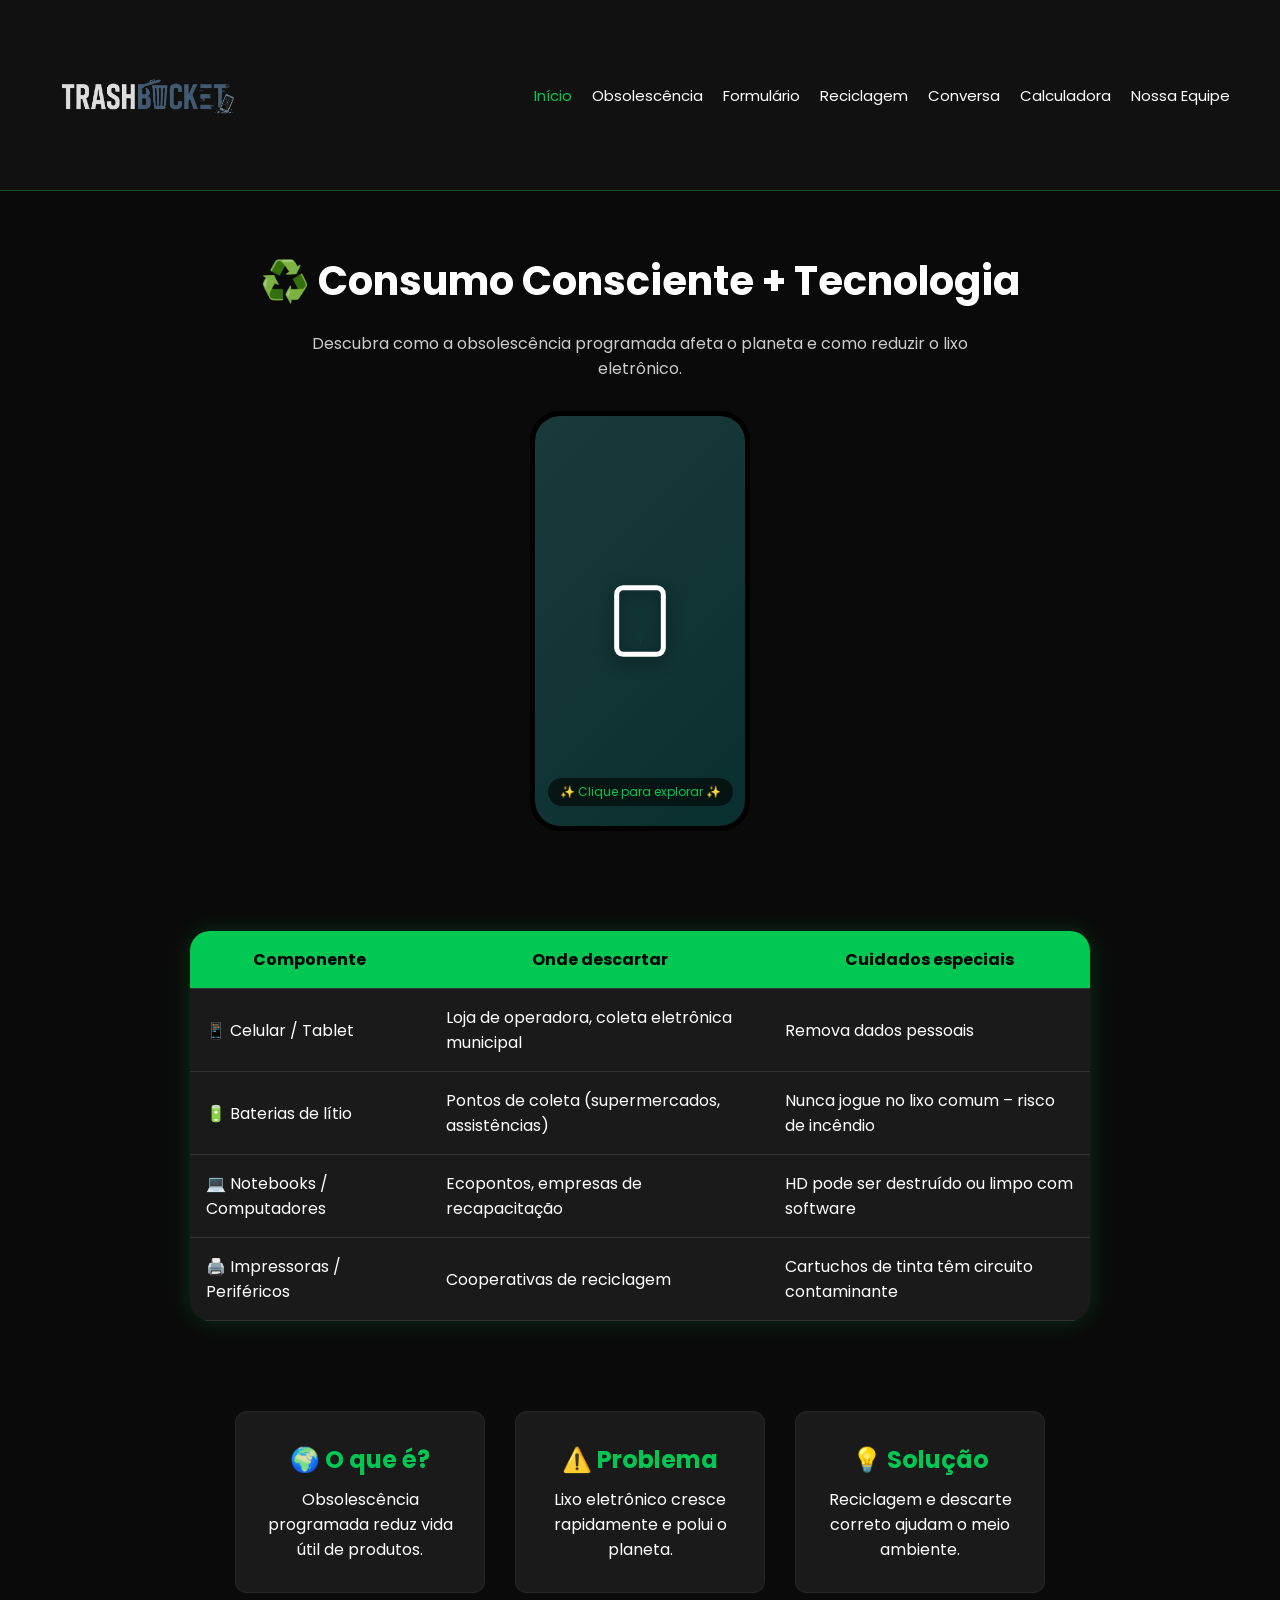
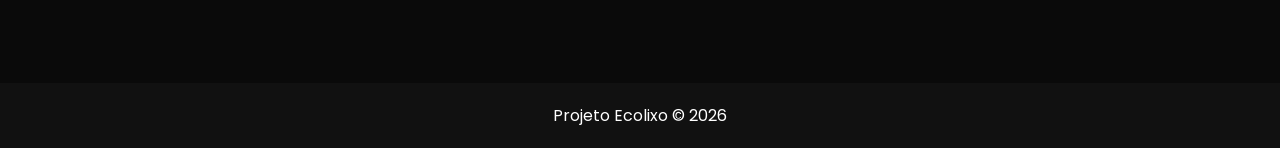
==== index.html @ 73528539 "feat: Imagens funcionando Fiz o código procurar as imagens nas pastas corretas." ====
<!DOCTYPE html>
<html lang="pt-br">
<head>
<meta charset="UTF-8">
<meta name="viewport" content="width=device-width, initial-scale=1.0">

<link href="https://fonts.googleapis.com/css2?family=Poppins:wght@300;400;600&display=swap" rel="stylesheet">

<title>TRASHBUCKET</title>
<link rel="icon" href="./icon.png">
<link rel="stylesheet" href="css/style.css">

</head>

<body>

<header>
  <div class="logo">
    <img src="images/logo-trashbucket.png" alt="Logo">
  </div>
  <nav>
    <a href="index.html" class="ativo">Início</a>
    <a href="pages/obsolescencia.html">Obsolescência</a>
     <a href="pages/formulario.html">Formulário</a>
    <a href="pages/reciclagem.html">Reciclagem</a>
    <a href="pages/ldpage.html">Conversa</a>
    <a href="pages/calculo.html">Calculadora</a>
    <a href="pages/membros.html">Nossa Equipe</a>
  </nav>
</header>

<section class="hero">
  <h1>♻️ Consumo Consciente + Tecnologia</h1>
  <p>Descubra como a obsolescência programada afeta o planeta e como reduzir o lixo eletrônico.</p>

  <div class="area-celular">

    
    <div class="celular-click" id="abrirCelularBtn">
      <div class="celular">
        <div class="celular-inner">
          <svg viewBox="0 0 24 24" fill="none" stroke="currentColor" stroke-width="1.5">
            <rect width="14" height="20" x="5" y="2" rx="2" ry="2"/>
            <line x1="12" x2="12.01" y1="18" y2="18"/>
          </svg>
          <p>✨ Clique para explorar ✨</p>
        </div>
      </div>
    </div>

  </div>
</section>
<div class="tabela-descarte">
    <table>
        <thead>
            <tr>
                <th>Componente</th>
                <th>Onde descartar</th>
                <th>Cuidados especiais</th>
            </tr>
        </thead>

        <tbody>
            <tr>
                <td>📱 Celular / Tablet</td>
                <td>Loja de operadora, coleta eletrônica municipal</td>
                <td>Remova dados pessoais</td>
            </tr>

            <tr>
                <td>🔋 Baterias de lítio</td>
                <td>Pontos de coleta (supermercados, assistências)</td>
                <td>Nunca jogue no lixo comum – risco de incêndio</td>
            </tr>

            <tr>
                <td>💻 Notebooks / Computadores</td>
                <td>Ecopontos, empresas de recapacitação</td>
                <td>HD pode ser destruído ou limpo com software</td>
            </tr>

            <tr>
                <td>🖨️ Impressoras / Periféricos</td>
                <td>Cooperativas de reciclagem</td>
                <td>Cartuchos de tinta têm circuito contaminante</td>
            </tr>
        </tbody>
    </table>
</div>


<div class="cards">
  <div class="card" data-card="oque">
    <h2>🌍 O que é?</h2>
    <p>Obsolescência programada reduz vida útil de produtos.</p>
  </div>

  <div class="card" data-card="problema">
    <h2>⚠️ Problema</h2>
    <p>Lixo eletrônico cresce rapidamente e polui o planeta.</p>
  </div>

  <div class="card" data-card="solucao">
    <h2>💡 Solução</h2>
    <p>Reciclagem e descarte correto ajudam o meio ambiente.</p>
  </div>
</div>

<footer>
  Projeto Ecolixo © 2026
</footer>

<script>
// ============================================
// SCRIPT DO MODAL CELULAR INTERATIVO (NOVO)
// ============================================
// nem sei pq escolhi esse curso

const componentesCelular = [
  { 
    id: "bateria",
    nome: "🔋 Bateria",
    icone: "battery",
    imagem: "images/descarte-bateria.jpeg",
    info: "Bateria de íon-lítio de 4000mAh. Vida útil média de 2-3 anos. ⚠️ NUNCA descarte no lixo comum! Leve a pontos de coleta especializados.",
    top: "70%",
    left: "50%"
  },

  { 
    id: "processador",
    nome: "⚙️ Processador",
    icone: "cpu",
    imagem: "images/descarte-processador.jpeg",
    info: "CPU Octa-core 2.8GHz. Centro de processamento do dispositivo. Contém ouro, prata e cobre que podem ser recuperados na reciclagem.",
    top: "40%",
    left: "50%"
  },

  { 
    id: "camera",
    nome: "📸 Câmera",
    icone: "camera",
    imagem: "images/descarte-camera.jpeg",
    info: "Câmera principal 48MP com estabilização óptica. Componentes ópticos e sensores podem ser reaproveitados em novos dispositivos.",
    top: "15%",
    left: "50%"
  },

  { 
    id: "altofalante",
    nome: "🔊 Alto-falante",
    icone: "speaker",
    imagem: "images/descarte-alto-falante.jpeg",
    info: "Alto-falante estéreo com certificação Hi-Res Audio. Contém ímãs de terras raras que são recicláveis.",
    top: "85%",
    left: "50%"
  }
];

// Função para criar ícones SVG
function criarIconeSVG(tipo) {
  const svgNS = "http://www.w3.org/2000/svg";
  const svg = document.createElementNS(svgNS, "svg");
  svg.setAttribute("viewBox", "0 0 24 24");
  svg.setAttribute("fill", "none");
  svg.setAttribute("stroke", "currentColor");
  svg.setAttribute("stroke-width", "1.8");
  
  let pathData = "";
  if (tipo === "battery") {
    pathData = '<rect x="6" y="6" width="14" height="12" rx="2" ry="2"/><line x1="18" y1="10" x2="18" y2="14"/><line x1="4" y1="10" x2="6" y2="10"/><line x1="4" y1="14" x2="6" y2="14"/>';
  } else if (tipo === "cpu") {
    pathData = '<rect x="4" y="4" width="16" height="16" rx="2"/><rect x="9" y="9" width="6" height="6"/><line x1="9" y1="1" x2="9" y2="4"/><line x1="15" y1="1" x2="15" y2="4"/><line x1="9" y1="20" x2="9" y2="23"/><line x1="15" y1="20" x2="15" y2="23"/><line x1="20" y1="9" x2="23" y2="9"/><line x1="20" y1="15" x2="23" y2="15"/><line x1="1" y1="9" x2="4" y2="9"/><line x1="1" y1="15" x2="4" y2="15"/>';
  } else if (tipo === "camera") {
    pathData = '<path d="M23 19a2 2 0 0 1-2 2H3a2 2 0 0 1-2-2V8a2 2 0 0 1 2-2h4l2-3h6l2 3h4a2 2 0 0 1 2 2z"/><circle cx="12" cy="13" r="4"/>';
  } else if (tipo === "speaker") {
    pathData = '<path d="M2 12v-2a4 4 0 0 1 4-4h3l5-4v16l-5-4H6a4 4 0 0 1-4-4Z"/><line x1="18" y1="8" x2="18" y2="16"/><line x1="22" y1="10" x2="22" y2="14"/>';
  }
  svg.innerHTML = pathData;
  return svg;
}

let modalAberto = false;
let componenteSelecionadoId = null;

// Criar o modal
function criarModal() {
  const modalExistente = document.getElementById('modalCelular');
  if (modalExistente) modalExistente.remove();
  
  const modal = document.createElement('div');
  modal.id = 'modalCelular';
  modal.className = 'modal-celular';
  modal.innerHTML = `
    <div class="modal-celular-conteudo">
      <div class="modal-celular-header">
        <h3>🔍 Componentes Internos do Smartphone</h3>
        <button class="fechar-modal" id="fecharModalBtn">✕</button>
      </div>
      <div class="modal-celular-body">
        <div id="silhuetaModal" class="celular-modal-silhueta"></div>
        <div id="painelInfoModal" class="painel-info-modal">
          <div class="info-placeholder">
            📱 Clique nos componentes do celular para ver informações detalhadas
          </div>
        </div>
      </div>
    </div>
  `;
  
  document.body.appendChild(modal);
  
  // Adicionar os botões 
  const silhueta = document.getElementById('silhuetaModal');
  componentesCelular.forEach(comp => {
    const btn = document.createElement('div');
    btn.className = 'componente-btn';
    btn.style.top = comp.top;
    btn.style.left = comp.left;
    btn.setAttribute('data-id', comp.id);
    const icone = criarIconeSVG(comp.icone);
    btn.appendChild(icone);
    btn.addEventListener('click', () => {
      // Remove active de todos
      document.querySelectorAll('.componente-btn').forEach(b => b.classList.remove('ativo'));
      btn.classList.add('ativo');
      componenteSelecionadoId = comp.id;
      atualizarPainelInfo(comp);
    });
    silhueta.appendChild(btn);
  });
  
  // Fechar modal
  document.getElementById('fecharModalBtn').addEventListener('click', fecharModal);
  modal.addEventListener('click', (e) => {
    if (e.target === modal) fecharModal();
  });
  
  return modal;
}

function atualizarPainelInfo(componente) {
  const painel = document.getElementById('painelInfoModal');

  if (painel) {
    painel.innerHTML = `
      <div class="info-detalhe">
        <h4>${componente.nome}</h4>

        <p>${componente.info}</p>

        <div class="dica-reciclagem">
          ♻️ Dica de reciclagem: Componentes eletrônicos contêm materiais valiosos. Descarte em pontos de coleta autorizados!
        </div>

        <img 
          src="${componente.imagem}" 
          alt="${componente.nome}"
          style="
            width: 100%;
            max-width: 200px;
            margin-top: 20px;
            border-radius: 15px;
            border: 2px solid #00c853;
          "
        >

      </div>
    `;
  }
}

function abrirModal() {
  modalAberto = true;
  const modal = document.getElementById('modalCelular') || criarModal();
  modal.style.display = 'flex';
  modal.style.animation = 'fadeIn 0.2s ease';
  
  // Resetar seleção
  componenteSelecionadoId = null;
  document.querySelectorAll('.componente-btn').forEach(btn => btn.classList.remove('ativo'));
  const painel = document.getElementById('painelInfoModal');
  if (painel) {
    painel.innerHTML = `
      <div class="info-placeholder">
        📱 Clique nos componentes do celular para ver informações detalhadas
      </div>
    `;
  }
}

function fecharModal() {
  modalAberto = false;
  const modal = document.getElementById('modalCelular');
  if (modal) modal.style.display = 'none';
}

// Abrir modal ao clicar no celular
document.getElementById('abrirCelularBtn').addEventListener('click', abrirModal);

// Fechar com ESC
document.addEventListener('keydown', (e) => {
  if (e.key === 'Escape' && modalAberto) {
    fecharModal();
  }
});



// ============================================
// MODAL DOS CARDS (CLIQUE NOS CARDS)
// ============================================

const cardsInfo = {
  oque: {
    titulo: "🌍 O que é Obsolescência Programada?",
    descricao: "Obsolescência programada é uma estratégia de fabricantes onde os produtos são projetados para ter uma vida útil limitada, forçando o consumidor a comprar novos modelos com mais frequência.",
    detalhes: "Isso acontece de várias formas: componentes que quebram facilmente, baterias não substituíveis, atualizações de software que tornam dispositivos antigos lentos, ou simplesmente descontinuando o suporte para produtos ainda funcionais."
  },
  problema: {
    titulo: "⚠️ O Problema do Lixo Eletrônico",
    descricao: "O lixo eletrônico (e-waste) é um dos resíduos que mais crescem no mundo, com mais de 50 milhões de toneladas geradas por ano.",
    detalhes: "Menos de 20% desse lixo é reciclado corretamente. O restante vai para aterros sanitários, contaminando o solo e a água com metais pesados como chumbo, mercúrio e cádmio, prejudicando o meio ambiente e a saúde humana."
  },
  solucao: {
    titulo: "💡 Soluções para o Futuro",
    descricao: "Existem diversas formas de combater a obsolescência programada e reduzir o lixo eletrônico.",
    detalhes: "Apoiar o Direito ao Reparo, escolher produtos duráveis e de marcas comprometidas com atualizações de longo prazo, consertar em vez de trocar, comprar usados ou recondicionados, e descartar eletrônicos corretamente em pontos de coleta."
  }
};

let modalCardAberto = false;

function criarModalCard(tipo) {
  const info = cardsInfo[tipo];
  if (!info) return;
  
  const modalExistente = document.getElementById('modalCard');
  if (modalExistente) modalExistente.remove();
  
  const modal = document.createElement('div');
  modal.id = 'modalCard';
  modal.className = 'modal-card';
  modal.innerHTML = `
    <div class="modal-card-conteudo">
      <div class="modal-card-header">
        <h3>${info.titulo}</h3>
        <button class="fechar-modal-card" id="fecharModalCardBtn">✕</button>
      </div>
      <div class="modal-card-body">
        <p>${info.descricao}</p>
        <div class="dica">
          <strong>📌 Saiba mais:</strong><br>
          ${info.detalhes}
        </div>
      </div>
    </div>
  `;
  
  document.body.appendChild(modal);
  modal.style.display = 'flex';
  modalCardAberto = true;
  
  document.getElementById('fecharModalCardBtn').addEventListener('click', fecharModalCard);
  modal.addEventListener('click', (e) => {
    if (e.target === modal) fecharModalCard();
  });
}

function fecharModalCard() {
  modalCardAberto = false;
  const modal = document.getElementById('modalCard');
  if (modal) modal.remove();
}

// Adicionar evento de clique nos cards
document.querySelectorAll('.card').forEach(card => {
  card.addEventListener('click', () => {
    const tipo = card.getAttribute('data-card');
    criarModalCard(tipo);
  });
});

// Fechar modal card com ESC
document.addEventListener('keydown', (e) => {
  if (e.key === 'Escape' && modalCardAberto) {
    fecharModalCard();
  }
});
</script>

</body>
</html>
---- css/style.css ----
/* RESET */
* {
  margin: 0;
  padding: 0;
  box-sizing: border-box;
  font-family: 'Poppins', sans-serif;
}

/* CORES */
:root {
  --verde: #00c853;
  --verde-hover: #00e676;
  --bg: #0a0a0a;
  --card: #1a1a1a;
  --header: #111;
}

/* BODY */
body {
  background: var(--bg);
  color: #fff;
}

/* HEADER */
header {
  display: flex;
  justify-content: space-between;
  align-items: center;
  padding: 20px 50px;
  background: var(--header);
  position: relative;
  top: 0;
  z-index: 1000;
  border-bottom: 1px solid rgba(0, 200, 83, 0.3);
  font-size: 15px; ;
}

header h1 {
  color: var(--verde);
}

/* LOGO */
.logo {
  height: 150px;
  display: flex;
  align-items: center;
}

.logo img {
  height: 100%;
  max-width: 200px;
  object-fit: contain;
}

/* NAV */
nav {
  display: flex;
  gap: 20px;
}

nav a {
  color: white;
  text-decoration: none;
  position: relative;
  transition: 0.3s;
}

nav a::after {
  content: "";
  position: absolute;
  width: 0%;
  height: 2px;
  bottom: -5px;
  left: 0;
  background: var(--verde);
  transition: 0.3s;
}

nav a:hover,
nav a.ativo {
  color: var(--verde);
}

/* HERO */
.hero {
  text-align: center;
  padding: 60px 20px;
}

.hero h1 {
  font-size: 40px;
  margin-bottom: 20px;
}

.hero p {
  max-width: 700px;
  margin: auto;
  color: #ccc;
}

/* BOTÃO */
.btn {
  background: var(--verde);
  padding: 12px 25px;
  color: black;
  border-radius: 8px;
  border: none;
  cursor: pointer;
  transition: 0.3s;
}

.btn:hover {
  background: var(--verde-hover);
}

/* CARDS */
.cards {
  display: flex;
  justify-content: center;
  gap: 30px;
  padding: 50px;
  flex-wrap: wrap;
}

.card {
  background: var(--card);
  padding: 30px;
  border-radius: 12px;
  width: 250px;
  text-align: center;
  transition: 0.3s;
  cursor: pointer;
  border: 1px solid rgba(255, 255, 255, 0.05);
}

.card:hover {
  transform: translateY(-10px) scale(1.02);
  box-shadow: 0 10px 30px rgba(0, 200, 83, 0.4);
}

.card h2 {
  color: var(--verde);
  margin-bottom: 10px;
}

/* FORM CONTATO */
.form-contato {
  max-width: 650px;
  margin: 40px auto;
  background: var(--card);
  padding: 40px;
  border-radius: 20px;
  box-shadow: 0 0 25px rgba(0, 200, 83, 0.2);
}

.form-contato input,
.form-contato textarea {
  width: 100%;
  padding: 14px;
  margin: 10px 0 20px;
  border: none;
  border-radius: 10px;
  background: #0f0f0f;
  color: white;
}

.form-contato textarea {
  resize: vertical;
}

.form-contato button {
  width: 100%;
  padding: 14px;
  background: var(--verde);
  border: none;
  border-radius: 10px;
  font-weight: bold;
  cursor: pointer;
}

.form-contato button:hover {
  background: var(--verde-hover);
}

/* EQUIPE */
.equipe {
  max-width: 1100px;
  margin: 60px auto;
  padding: 0 20px;
  text-align: center;
}

.equipe h2 {
  font-size: 32px;
}

.subtitulo-equipe {
  color: #aaa;
  margin: 15px 0 40px;
}

.cards-equipe {
  display: flex;
  justify-content: center;
  gap: 30px;
  flex-wrap: wrap;
}

.membro {
  background: var(--card);
  width: 260px;
  padding: 30px 20px;
  border-radius: 20px;
  transition: 0.3s;
}

.membro:hover {
  transform: translateY(-10px);
  box-shadow: 0 0 20px rgba(0, 200, 83, 0.3);
}

.avatar {
  font-size: 50px;
  margin-bottom: 15px;
}

.cargo {
  color: var(--verde);
  margin-bottom: 10px;
}

.descricao {
  color: #ccc;
  font-size: 14px;
}

/* SOCIAL */
.social-icons {
  display: flex;
  justify-content: center;
  gap: 12px;
  margin-top: 10px;
}

.social-icons a {
  font-size: 20px;
  background: #0f0f0f;
  padding: 10px;
  border-radius: 8px;
  transition: 0.3s;
}

.social-icons a:hover {
  background: var(--verde);
  transform: scale(1.2);
}

/* AREA CELULAR */
.area-celular {
  display: flex;
  flex-direction: column;
  align-items: center;
  gap: 20px;
  margin-top: 30px;
}

/* CELULAR (clickável) */
.celular-click {
  cursor: pointer;
  transition: transform 0.3s ease;
}

.celular-click:hover {
  transform: scale(1.05);
}

.celular {
  position: relative;
  width: 220px;
  height: 420px;
  background: #111;
  border-radius: 30px;
  border: 5px solid #000;
  overflow: hidden;
}

.celular-inner {
  width: 100%;
  height: 100%;
  background: linear-gradient(135deg, #1a3a3a, #0a2f2f);
  border-radius: 25px;
  display: flex;
  flex-direction: column;
  align-items: center;
  justify-content: center;
  position: relative;
}

.celular-inner svg {
  width: 80px;
  height: 80px;
  filter: drop-shadow(0 4px 8px rgba(0, 0, 0, 0.5));
}

.celular-inner p {
  position: absolute;
  bottom: 20px;
  background: rgba(0, 0, 0, 0.6);
  padding: 5px 12px;
  border-radius: 20px;
  font-size: 12px;
  color: var(--verde);
}

/* INFO EMBAIXO */
#info-box {
  background: #111;
  border: 1px solid var(--verde);
  border-radius: 12px;
  padding: 15px;
  width: 260px;
  text-align: center;
  font-size: 14px;
  box-shadow: 0 0 15px rgba(0, 200, 83, 0.3);
}

/* TABELA DESCARTE */
.tabela-descarte {
  max-width: 900px;
  margin: 40px auto;
  background: #1a1a1a;
  border-radius: 20px;
  overflow: hidden;
  box-shadow: 0 0 25px rgba(0, 200, 83, 0.2);
}

table {
  width: 100%;
  border-collapse: collapse;
}

th,
td {
  padding: 16px;
  border-bottom: 1px solid #333;
}

th {
  background: #00c853;
  color: black;
}

tr:hover {
  background: #222;
}

/* ============================================ */
/* MODAL DO CELULAR INTERATIVO */
/* ============================================ */
.modal-celular {
  position: fixed;
  inset: 0;
  background: rgba(0, 0, 0, 0.85);
  backdrop-filter: blur(8px);
  display: none;
  align-items: center;
  justify-content: center;
  z-index: 1000;
  padding: 20px;
}

.modal-celular-conteudo {
  background: #1a1f1a;
  border-radius: 28px;
  max-width: 950px;
  width: 100%;
  border: 1px solid var(--verde);
  box-shadow: 0 30px 50px rgba(0, 0, 0, 0.5);
}

.modal-celular-header {
  padding: 20px 24px;
  border-bottom: 1px solid rgba(0, 200, 83, 0.3);
  display: flex;
  justify-content: space-between;
  align-items: center;
}

.modal-celular-header h3 {
  font-size: 1.5rem;
  color: var(--verde);
}

.fechar-modal {
  background: #2a2f2a;
  border: none;
  border-radius: 50%;
  width: 36px;
  height: 36px;
  cursor: pointer;
  color: white;
  font-size: 20px;
  transition: 0.2s;
}

.fechar-modal:hover {
  background: #ff4444;
  transform: rotate(90deg);
}

.modal-celular-body {
  display: flex;
  flex-wrap: wrap;
  gap: 24px;
  padding: 24px;
}

.celular-modal-silhueta {
  position: relative;
  width: 260px;
  height: 480px;
  background: linear-gradient(145deg, #2c2e2c, #1e221e);
  border-radius: 40px;
  box-shadow: inset 0 0 0 2px #3b4a3b;
  margin: 0 auto;
  flex-shrink: 0;
}

.componente-btn {
  position: absolute;
  cursor: pointer;
  transform: translate(-50%, -50%);
  background: #1e2a1e;
  border-radius: 50%;
  padding: 10px;
  border: 1px solid var(--verde);
  transition: 0.2s;
  box-shadow: 0 2px 8px black;
}

.componente-btn:hover {
  transform: translate(-50%, -50%) scale(1.15);
  background: #2a3a2a;
}

.componente-btn.ativo {
  background: var(--verde);
  border-color: white;
  box-shadow: 0 0 12px var(--verde);
}

.componente-btn svg {
  width: 22px;
  height: 22px;
  stroke: white;
}

.painel-info-modal {
  flex: 1;
  background: #0f140f;
  border-radius: 20px;
  padding: 20px;
  border: 1px solid #2c5a2c;
  min-height: 300px;
}

.info-placeholder {
  display: flex;
  align-items: center;
  justify-content: center;
  height: 100%;
  text-align: center;
  color: #8bc34a;
}

.info-detalhe h4 {
  font-size: 1.8rem;
  color: var(--verde);
  margin-bottom: 16px;
}

.info-detalhe p {
  line-height: 1.6;
  color: #ddd;
}

.dica-reciclagem {
  margin-top: 20px;
  padding-top: 16px;
  border-top: 1px solid #2c5a2c;
  color: #a5d6a7;
  font-size: 0.9rem;
}

/* ============================================ */
/* MODAL DOS CARDS */
/* ============================================ */
.modal-card {
  position: fixed;
  inset: 0;
  background: rgba(0, 0, 0, 0.9);
  backdrop-filter: blur(8px);
  display: none;
  align-items: center;
  justify-content: center;
  z-index: 1001;
  padding: 20px;
}

.modal-card-conteudo {
  background: linear-gradient(135deg, #1a1f1a, #0f140f);
  border-radius: 28px;
  max-width: 500px;
  width: 100%;
  border: 2px solid var(--verde);
  box-shadow: 0 30px 50px rgba(0, 0, 0, 0.5), 0 0 20px rgba(0, 200, 83, 0.3);
  animation: fadeIn 0.3s ease;
}

.modal-card-header {
  padding: 24px;
  border-bottom: 1px solid rgba(0, 200, 83, 0.3);
  display: flex;
  justify-content: space-between;
  align-items: center;
}

.modal-card-header h3 {
  font-size: 1.8rem;
  color: var(--verde);
}

.fechar-modal-card {
  background: #2a2f2a;
  border: none;
  border-radius: 50%;
  width: 40px;
  height: 40px;
  cursor: pointer;
  color: white;
  font-size: 24px;
  transition: 0.2s;
}

.fechar-modal-card:hover {
  background: #ff4444;
  transform: rotate(90deg);
}

.modal-card-body {
  padding: 30px;
}

.modal-card-body p {
  font-size: 1.1rem;
  line-height: 1.6;
  color: #ddd;
  margin-bottom: 20px;
}

.modal-card-body .dica {
  background: rgba(0, 200, 83, 0.15);
  padding: 15px;
  border-radius: 12px;
  border-left: 4px solid var(--verde);
  margin-top: 20px;
}

.modal-card-body .dica strong {
  color: var(--verde);
}

/* ANIMAÇÃO */
@keyframes fadeIn {
  from {
    opacity: 0;
    transform: scale(0.95);
  }
  to {
    opacity: 1;
    transform: scale(1);
  }
}

/* FOOTER */
footer {
  text-align: center;
  padding: 20px;
  background: var(--header);
  margin-top: 40px;
}
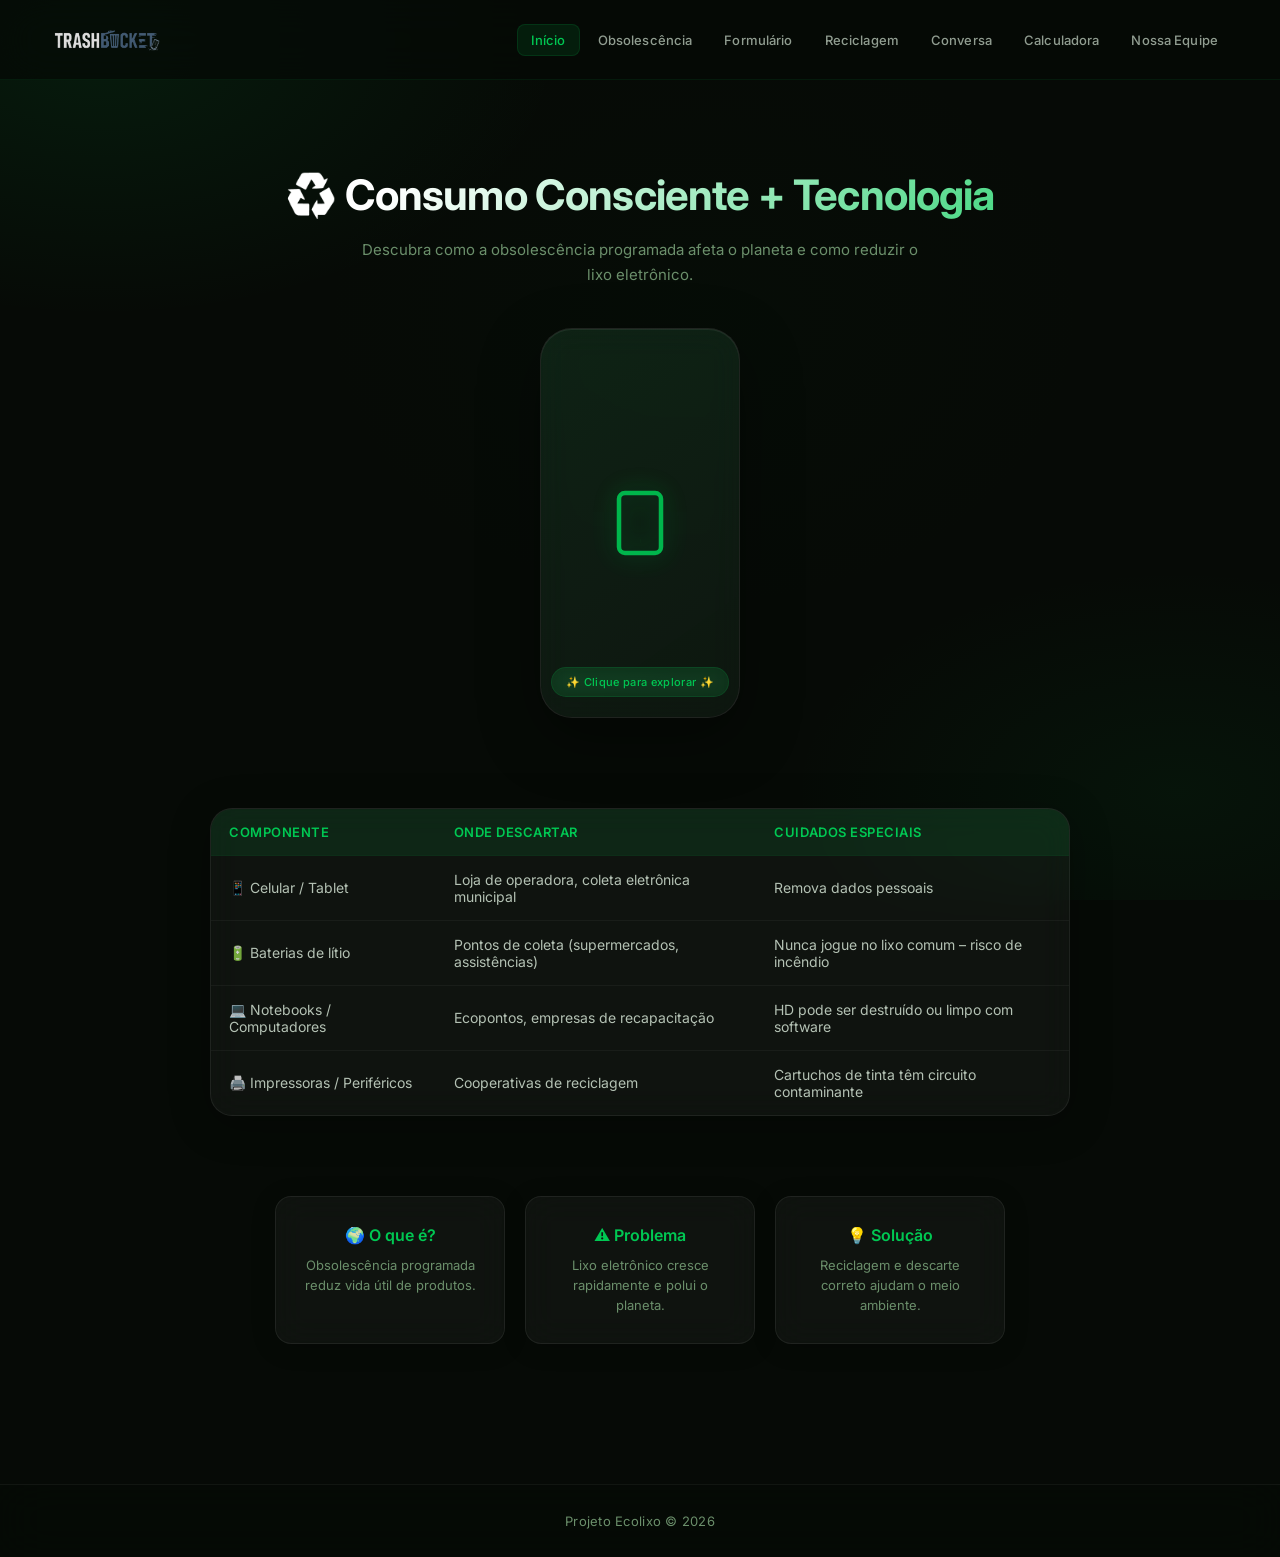
==== commit 73c320f3: "feat: redesign glassmorphism completo em todas as 7 paginas - Criado css/glass.css com design system" ====
--- a/index.html
+++ b/index.html
@@ -4,11 +4,10 @@
 <meta charset="UTF-8">
 <meta name="viewport" content="width=device-width, initial-scale=1.0">
 
-<link href="https://fonts.googleapis.com/css2?family=Poppins:wght@300;400;600&display=swap" rel="stylesheet">
-
 <title>TRASHBUCKET</title>
 <link rel="icon" href="./icon.png">
-<link rel="stylesheet" href="css/style.css">
+<link rel="stylesheet" href="css/glass.css">
+<link rel="stylesheet" href="css/estilo.css">
 
 </head>
 
@@ -18,10 +17,13 @@
   <div class="logo">
     <img src="images/logo-trashbucket.png" alt="Logo">
   </div>
-  <nav>
+  <button class="menu-toggle" id="menuToggle" aria-label="Menu">
+    <span></span><span></span><span></span>
+  </button>
+  <nav id="mainNav">
     <a href="index.html" class="ativo">Início</a>
     <a href="pages/obsolescencia.html">Obsolescência</a>
-     <a href="pages/formulario.html">Formulário</a>
+    <a href="pages/formulario.html">Formulário</a>
     <a href="pages/reciclagem.html">Reciclagem</a>
     <a href="pages/ldpage.html">Conversa</a>
     <a href="pages/calculo.html">Calculadora</a>
@@ -111,10 +113,14 @@
 </footer>
 
 <script>
+// HAMBURGER MENU
+document.getElementById('menuToggle').addEventListener('click', () => {
+  document.getElementById('mainNav').classList.toggle('aberto');
+});
+
 // ============================================
 // SCRIPT DO MODAL CELULAR INTERATIVO (NOVO)
 // ============================================
-// nem sei pq escolhi esse curso
 
 const componentesCelular = [
   { 
--- a/css/glass.css
+++ b/css/glass.css
@@ -0,0 +1,227 @@
+/* ============================================
+   GLASS.CSS — Shared Glassmorphism Base
+   TRASHBUCKET
+   ============================================ */
+
+@import url('https://fonts.googleapis.com/css2?family=Inter:ital,opsz,wght@0,14..32,300;0,14..32,400;0,14..32,500;0,14..32,600;0,14..32,700&display=swap');
+
+/* TOKENS */
+:root {
+  --verde:        #00c853;
+  --verde-dim:    rgba(0, 200, 83, 0.10);
+  --verde-glow:   rgba(0, 200, 83, 0.22);
+  --verde-border: rgba(0, 200, 83, 0.14);
+  --bg:           #060a06;
+  --glass:        rgba(255, 255, 255, 0.04);
+  --glass-green:  rgba(0, 200, 83, 0.04);
+  --glass-border: rgba(255, 255, 255, 0.07);
+  --glass-hover:  rgba(255, 255, 255, 0.07);
+  --blur:         blur(16px);
+  --blur-lg:      blur(24px);
+  --text:         #ddeedd;
+  --text-muted:   #6b8f6b;
+  --radius:       16px;
+  --radius-lg:    22px;
+}
+
+/* RESET */
+*, *::before, *::after {
+  margin: 0;
+  padding: 0;
+  box-sizing: border-box;
+}
+
+/* BODY — gradient blobs dão profundidade ao glass */
+body {
+  font-family: 'Inter', sans-serif;
+  background-color: var(--bg);
+  background-image:
+    radial-gradient(ellipse 65% 55% at 8% 5%,  rgba(0, 200, 83, 0.09) 0%, transparent 55%),
+    radial-gradient(ellipse 55% 45% at 92% 88%, rgba(0, 150, 60, 0.07) 0%, transparent 55%),
+    radial-gradient(ellipse 50% 55% at 55% 35%, rgba(0, 60, 20, 0.05)  0%, transparent 60%);
+  background-attachment: fixed;
+  color: var(--text);
+  min-height: 100vh;
+  overflow-x: hidden;
+}
+
+/* HEADER */
+header {
+  display: flex;
+  justify-content: space-between;
+  align-items: center;
+  padding: 0 48px;
+  height: 80px;
+  background: rgba(6, 10, 6, 0.75);
+  backdrop-filter: var(--blur-lg);
+  -webkit-backdrop-filter: var(--blur-lg);
+  border-bottom: 1px solid rgba(0, 200, 83, 0.09);
+  position: sticky;
+  top: 0;
+  z-index: 200;
+}
+
+/* LOGO */
+.logo {
+  height: 54px;
+  display: flex;
+  align-items: center;
+}
+
+.logo img {
+  height: 100%;
+  max-width: 140px;
+  object-fit: contain;
+}
+
+/* NAV */
+nav {
+  display: flex;
+  gap: 4px;
+}
+
+nav a {
+  color: rgba(221, 238, 221, 0.65);
+  text-decoration: none;
+  font-size: 13px;
+  font-weight: 500;
+  padding: 7px 13px;
+  border-radius: 8px;
+  border: 1px solid transparent;
+  transition: all 0.2s ease;
+  letter-spacing: 0.01em;
+  white-space: nowrap;
+}
+
+nav a:hover,
+nav a.ativo {
+  color: var(--verde);
+  background: var(--verde-dim);
+  border-color: var(--verde-border);
+}
+
+/* HAMBURGER */
+.menu-toggle {
+  display: none;
+  flex-direction: column;
+  justify-content: center;
+  gap: 5px;
+  cursor: pointer;
+  background: rgba(255,255,255,0.04);
+  border: 1px solid rgba(255,255,255,0.08);
+  border-radius: 8px;
+  padding: 9px 10px;
+  transition: 0.2s;
+}
+
+.menu-toggle:hover {
+  background: var(--verde-dim);
+  border-color: var(--verde-border);
+}
+
+.menu-toggle span {
+  display: block;
+  width: 20px;
+  height: 1.5px;
+  background: rgba(221,238,221,0.7);
+  border-radius: 2px;
+  transition: 0.3s;
+}
+
+/* FOOTER */
+footer {
+  text-align: center;
+  padding: 28px 20px;
+  background: rgba(6, 10, 6, 0.8);
+  backdrop-filter: var(--blur-lg);
+  -webkit-backdrop-filter: var(--blur-lg);
+  border-top: 1px solid rgba(255, 255, 255, 0.05);
+  font-size: 13px;
+  color: var(--text-muted);
+  margin-top: 80px;
+  letter-spacing: 0.02em;
+}
+
+/* FADE-IN */
+.fade-in {
+  opacity: 0;
+  transform: translateY(22px);
+  transition: opacity 0.65s ease, transform 0.65s ease;
+}
+
+.fade-in.show {
+  opacity: 1;
+  transform: translateY(0);
+}
+
+/* ANIMAÇÕES */
+@keyframes fadeIn {
+  from { opacity: 0; transform: scale(0.96); }
+  to   { opacity: 1; transform: scale(1); }
+}
+
+@keyframes pulse {
+  0%   { transform: translateY(-50%) scale(1); }
+  50%  { transform: translateY(-50%) scale(1.05); }
+  100% { transform: translateY(-50%) scale(1); }
+}
+
+/* BOTÃO PADRÃO */
+.btn {
+  display: inline-block;
+  padding: 11px 24px;
+  background: var(--verde);
+  color: #000;
+  font-weight: 600;
+  font-size: 14px;
+  border-radius: 10px;
+  text-decoration: none;
+  border: none;
+  cursor: pointer;
+  transition: all 0.2s ease;
+  letter-spacing: 0.02em;
+}
+
+.btn:hover {
+  background: #00e676;
+  box-shadow: 0 4px 20px var(--verde-glow);
+  transform: translateY(-1px);
+}
+
+/* RESPONSIVO */
+@media (max-width: 900px) {
+  header {
+    padding: 0 18px;
+    height: auto;
+    min-height: 60px;
+    flex-wrap: wrap;
+    padding-top: 10px;
+    padding-bottom: 10px;
+    gap: 8px;
+  }
+
+  .logo { height: 40px; }
+
+  .menu-toggle { display: flex; }
+
+  nav {
+    display: none;
+    width: 100%;
+    flex-direction: column;
+    gap: 0;
+    padding: 6px 0 10px;
+    border-top: 1px solid rgba(255,255,255,0.05);
+    margin-top: 4px;
+  }
+
+  nav.aberto { display: flex; }
+
+  nav a {
+    padding: 11px 14px;
+    border-radius: 8px;
+    border-color: transparent;
+    margin: 1px 0;
+  }
+
+  footer { margin-top: 40px; }
+}
--- a/css/estilo.css
+++ b/css/estilo.css
@@ -0,0 +1,452 @@
+/* ============================================
+   ESTILO.CSS — index.html específico
+   Glassmorphism | TRASHBUCKET
+   ============================================ */
+
+/* HERO */
+.hero {
+  text-align: center;
+  padding: 90px 20px 70px;
+}
+
+.hero h1 {
+  font-size: 42px;
+  font-weight: 700;
+  letter-spacing: -0.02em;
+  line-height: 1.2;
+  margin-bottom: 18px;
+  background: linear-gradient(135deg, #fff 30%, var(--verde) 100%);
+  -webkit-background-clip: text;
+  -webkit-text-fill-color: transparent;
+  background-clip: text;
+}
+
+.hero p {
+  max-width: 580px;
+  margin: 0 auto;
+  color: var(--text-muted);
+  font-size: 15px;
+  line-height: 1.65;
+}
+
+/* ÁREA CELULAR */
+.area-celular {
+  display: flex;
+  flex-direction: column;
+  align-items: center;
+  gap: 20px;
+  margin-top: 40px;
+}
+
+.celular-click {
+  cursor: pointer;
+  transition: transform 0.3s ease;
+}
+
+.celular-click:hover {
+  transform: scale(1.04);
+}
+
+.celular {
+  position: relative;
+  width: 200px;
+  height: 390px;
+  background: var(--glass);
+  backdrop-filter: var(--blur);
+  -webkit-backdrop-filter: var(--blur);
+  border-radius: 32px;
+  border: 1px solid var(--glass-border);
+  overflow: hidden;
+  box-shadow: 0 20px 60px rgba(0,0,0,0.4), inset 0 1px 0 rgba(255,255,255,0.08);
+}
+
+.celular-inner {
+  width: 100%;
+  height: 100%;
+  background: linear-gradient(145deg, rgba(0,200,83,0.08), rgba(0,40,15,0.15));
+  border-radius: 28px;
+  display: flex;
+  flex-direction: column;
+  align-items: center;
+  justify-content: center;
+}
+
+.celular-inner svg {
+  width: 72px;
+  height: 72px;
+  stroke: var(--verde);
+  opacity: 0.9;
+  filter: drop-shadow(0 0 12px rgba(0,200,83,0.4));
+}
+
+.celular-inner p {
+  position: absolute;
+  bottom: 20px;
+  background: rgba(0, 200, 83, 0.12);
+  backdrop-filter: blur(8px);
+  border: 1px solid var(--verde-border);
+  padding: 5px 14px;
+  border-radius: 20px;
+  font-size: 11px;
+  font-weight: 500;
+  color: var(--verde);
+  letter-spacing: 0.03em;
+}
+
+/* TABELA DESCARTE */
+.tabela-descarte {
+  max-width: 860px;
+  margin: 20px auto 60px;
+  background: var(--glass);
+  backdrop-filter: var(--blur);
+  -webkit-backdrop-filter: var(--blur);
+  border: 1px solid var(--glass-border);
+  border-radius: var(--radius-lg);
+  overflow: hidden;
+  box-shadow: 0 8px 40px rgba(0,0,0,0.3);
+}
+
+table {
+  width: 100%;
+  border-collapse: collapse;
+}
+
+th, td {
+  padding: 15px 18px;
+  text-align: left;
+  border-bottom: 1px solid rgba(255,255,255,0.04);
+  font-size: 14px;
+}
+
+th {
+  background: rgba(0, 200, 83, 0.10);
+  color: var(--verde);
+  font-weight: 600;
+  font-size: 13px;
+  letter-spacing: 0.04em;
+  text-transform: uppercase;
+  border-bottom: 1px solid var(--verde-border);
+}
+
+td {
+  color: rgba(221,238,221,0.8);
+}
+
+tr:last-child td { border-bottom: none; }
+
+tr:hover td {
+  background: rgba(255,255,255,0.03);
+}
+
+/* CARDS */
+.cards {
+  display: flex;
+  justify-content: center;
+  gap: 20px;
+  padding: 20px 40px 60px;
+  flex-wrap: wrap;
+}
+
+.card {
+  background: var(--glass);
+  backdrop-filter: var(--blur);
+  -webkit-backdrop-filter: var(--blur);
+  border: 1px solid var(--glass-border);
+  padding: 28px 24px;
+  border-radius: var(--radius);
+  width: 230px;
+  text-align: center;
+  cursor: pointer;
+  transition: all 0.25s ease;
+  box-shadow: 0 4px 24px rgba(0,0,0,0.2);
+}
+
+.card:hover {
+  background: var(--glass-green);
+  border-color: var(--verde-border);
+  transform: translateY(-6px);
+  box-shadow: 0 12px 40px rgba(0,200,83,0.12), 0 0 0 1px rgba(0,200,83,0.1);
+}
+
+.card h2 {
+  color: var(--verde);
+  font-size: 16px;
+  font-weight: 600;
+  margin-bottom: 10px;
+}
+
+.card p {
+  font-size: 13px;
+  color: var(--text-muted);
+  line-height: 1.55;
+}
+
+/* MODAL CELULAR */
+.modal-celular {
+  position: fixed;
+  inset: 0;
+  background: rgba(0, 0, 0, 0.75);
+  backdrop-filter: blur(10px);
+  -webkit-backdrop-filter: blur(10px);
+  display: none;
+  align-items: center;
+  justify-content: center;
+  z-index: 500;
+  padding: 20px;
+}
+
+.modal-celular-conteudo {
+  background: rgba(8, 14, 8, 0.88);
+  backdrop-filter: var(--blur-lg);
+  -webkit-backdrop-filter: var(--blur-lg);
+  border: 1px solid var(--verde-border);
+  border-radius: 24px;
+  max-width: 900px;
+  width: 100%;
+  box-shadow: 0 40px 80px rgba(0,0,0,0.6), 0 0 0 1px rgba(0,200,83,0.06);
+  animation: fadeIn 0.22s ease;
+}
+
+.modal-celular-header {
+  padding: 20px 24px;
+  border-bottom: 1px solid rgba(0, 200, 83, 0.08);
+  display: flex;
+  justify-content: space-between;
+  align-items: center;
+}
+
+.modal-celular-header h3 {
+  font-size: 16px;
+  font-weight: 600;
+  color: var(--verde);
+  letter-spacing: 0.01em;
+}
+
+.fechar-modal {
+  background: rgba(255,255,255,0.05);
+  border: 1px solid rgba(255,255,255,0.08);
+  border-radius: 50%;
+  width: 34px;
+  height: 34px;
+  cursor: pointer;
+  color: var(--text-muted);
+  font-size: 16px;
+  transition: all 0.2s;
+  display: flex;
+  align-items: center;
+  justify-content: center;
+}
+
+.fechar-modal:hover {
+  background: rgba(220, 50, 50, 0.2);
+  border-color: rgba(220,50,50,0.3);
+  color: #ff6b6b;
+  transform: rotate(90deg);
+}
+
+.modal-celular-body {
+  display: flex;
+  flex-wrap: wrap;
+  gap: 20px;
+  padding: 20px;
+}
+
+.celular-modal-silhueta {
+  position: relative;
+  width: 240px;
+  height: 460px;
+  background: linear-gradient(145deg, rgba(30,40,30,0.8), rgba(18,24,18,0.9));
+  backdrop-filter: blur(8px);
+  border-radius: 36px;
+  border: 1px solid rgba(0,200,83,0.12);
+  box-shadow: inset 0 0 0 1px rgba(255,255,255,0.04), 0 8px 32px rgba(0,0,0,0.4);
+  margin: 0 auto;
+  flex-shrink: 0;
+}
+
+.componente-btn {
+  position: absolute;
+  cursor: pointer;
+  transform: translate(-50%, -50%);
+  background: rgba(20, 30, 20, 0.9);
+  backdrop-filter: blur(8px);
+  border-radius: 50%;
+  padding: 10px;
+  border: 1px solid var(--verde-border);
+  transition: all 0.2s ease;
+  box-shadow: 0 2px 12px rgba(0,0,0,0.4);
+}
+
+.componente-btn:hover {
+  transform: translate(-50%, -50%) scale(1.15);
+  background: rgba(0, 200, 83, 0.12);
+  border-color: rgba(0,200,83,0.4);
+  box-shadow: 0 0 16px rgba(0,200,83,0.2);
+}
+
+.componente-btn.ativo {
+  background: rgba(0, 200, 83, 0.2);
+  border-color: var(--verde);
+  box-shadow: 0 0 20px rgba(0,200,83,0.3);
+}
+
+.componente-btn svg {
+  width: 20px;
+  height: 20px;
+  stroke: var(--verde);
+}
+
+.painel-info-modal {
+  flex: 1;
+  background: rgba(255,255,255,0.02);
+  backdrop-filter: blur(8px);
+  border-radius: var(--radius);
+  padding: 20px;
+  border: 1px solid rgba(255,255,255,0.05);
+  min-height: 280px;
+}
+
+.info-placeholder {
+  display: flex;
+  align-items: center;
+  justify-content: center;
+  height: 100%;
+  text-align: center;
+  color: var(--text-muted);
+  font-size: 14px;
+  min-height: 240px;
+}
+
+.info-detalhe h4 {
+  font-size: 22px;
+  font-weight: 700;
+  color: var(--verde);
+  margin-bottom: 14px;
+  letter-spacing: -0.01em;
+}
+
+.info-detalhe p {
+  line-height: 1.65;
+  color: rgba(221,238,221,0.75);
+  font-size: 14px;
+}
+
+.dica-reciclagem {
+  margin-top: 18px;
+  padding: 12px 16px;
+  background: rgba(0,200,83,0.06);
+  border: 1px solid rgba(0,200,83,0.12);
+  border-radius: 10px;
+  color: rgba(165, 214, 167, 0.9);
+  font-size: 13px;
+  line-height: 1.5;
+}
+
+/* MODAL CARDS */
+.modal-card {
+  position: fixed;
+  inset: 0;
+  background: rgba(0, 0, 0, 0.8);
+  backdrop-filter: blur(10px);
+  -webkit-backdrop-filter: blur(10px);
+  display: none;
+  align-items: center;
+  justify-content: center;
+  z-index: 600;
+  padding: 20px;
+}
+
+.modal-card-conteudo {
+  background: rgba(8, 14, 8, 0.92);
+  backdrop-filter: var(--blur-lg);
+  -webkit-backdrop-filter: var(--blur-lg);
+  border: 1px solid var(--verde-border);
+  border-radius: 24px;
+  max-width: 480px;
+  width: 100%;
+  box-shadow: 0 40px 80px rgba(0,0,0,0.6), 0 0 40px rgba(0,200,83,0.06);
+  animation: fadeIn 0.25s ease;
+}
+
+.modal-card-header {
+  padding: 22px 24px;
+  border-bottom: 1px solid rgba(0, 200, 83, 0.08);
+  display: flex;
+  justify-content: space-between;
+  align-items: flex-start;
+  gap: 12px;
+}
+
+.modal-card-header h3 {
+  font-size: 18px;
+  font-weight: 700;
+  color: var(--verde);
+  letter-spacing: -0.01em;
+  line-height: 1.3;
+}
+
+.fechar-modal-card {
+  background: rgba(255,255,255,0.05);
+  border: 1px solid rgba(255,255,255,0.08);
+  border-radius: 50%;
+  width: 32px;
+  height: 32px;
+  min-width: 32px;
+  cursor: pointer;
+  color: var(--text-muted);
+  font-size: 15px;
+  transition: all 0.2s;
+  display: flex;
+  align-items: center;
+  justify-content: center;
+}
+
+.fechar-modal-card:hover {
+  background: rgba(220,50,50,0.2);
+  border-color: rgba(220,50,50,0.3);
+  color: #ff6b6b;
+  transform: rotate(90deg);
+}
+
+.modal-card-body {
+  padding: 24px;
+}
+
+.modal-card-body p {
+  font-size: 14px;
+  line-height: 1.65;
+  color: rgba(221,238,221,0.75);
+  margin-bottom: 18px;
+}
+
+.modal-card-body .dica {
+  background: rgba(0,200,83,0.06);
+  border: 1px solid rgba(0,200,83,0.12);
+  padding: 14px 16px;
+  border-radius: 12px;
+  font-size: 13px;
+  color: rgba(221,238,221,0.7);
+  line-height: 1.6;
+}
+
+.modal-card-body .dica strong {
+  color: var(--verde);
+  font-weight: 600;
+}
+
+/* RESPONSIVO */
+@media (max-width: 900px) {
+  .hero { padding: 60px 20px 50px; }
+  .hero h1 { font-size: 28px; }
+  .hero p { font-size: 14px; }
+
+  .cards { padding: 10px 16px 40px; gap: 12px; }
+  .card { width: 100%; max-width: 360px; }
+
+  .tabela-descarte { margin: 10px 16px 40px; overflow-x: auto; }
+  table { min-width: 480px; }
+
+  .modal-celular-body { flex-direction: column; }
+  .celular-modal-silhueta { width: 200px; height: 380px; }
+  .modal-celular-header h3 { font-size: 14px; }
+}
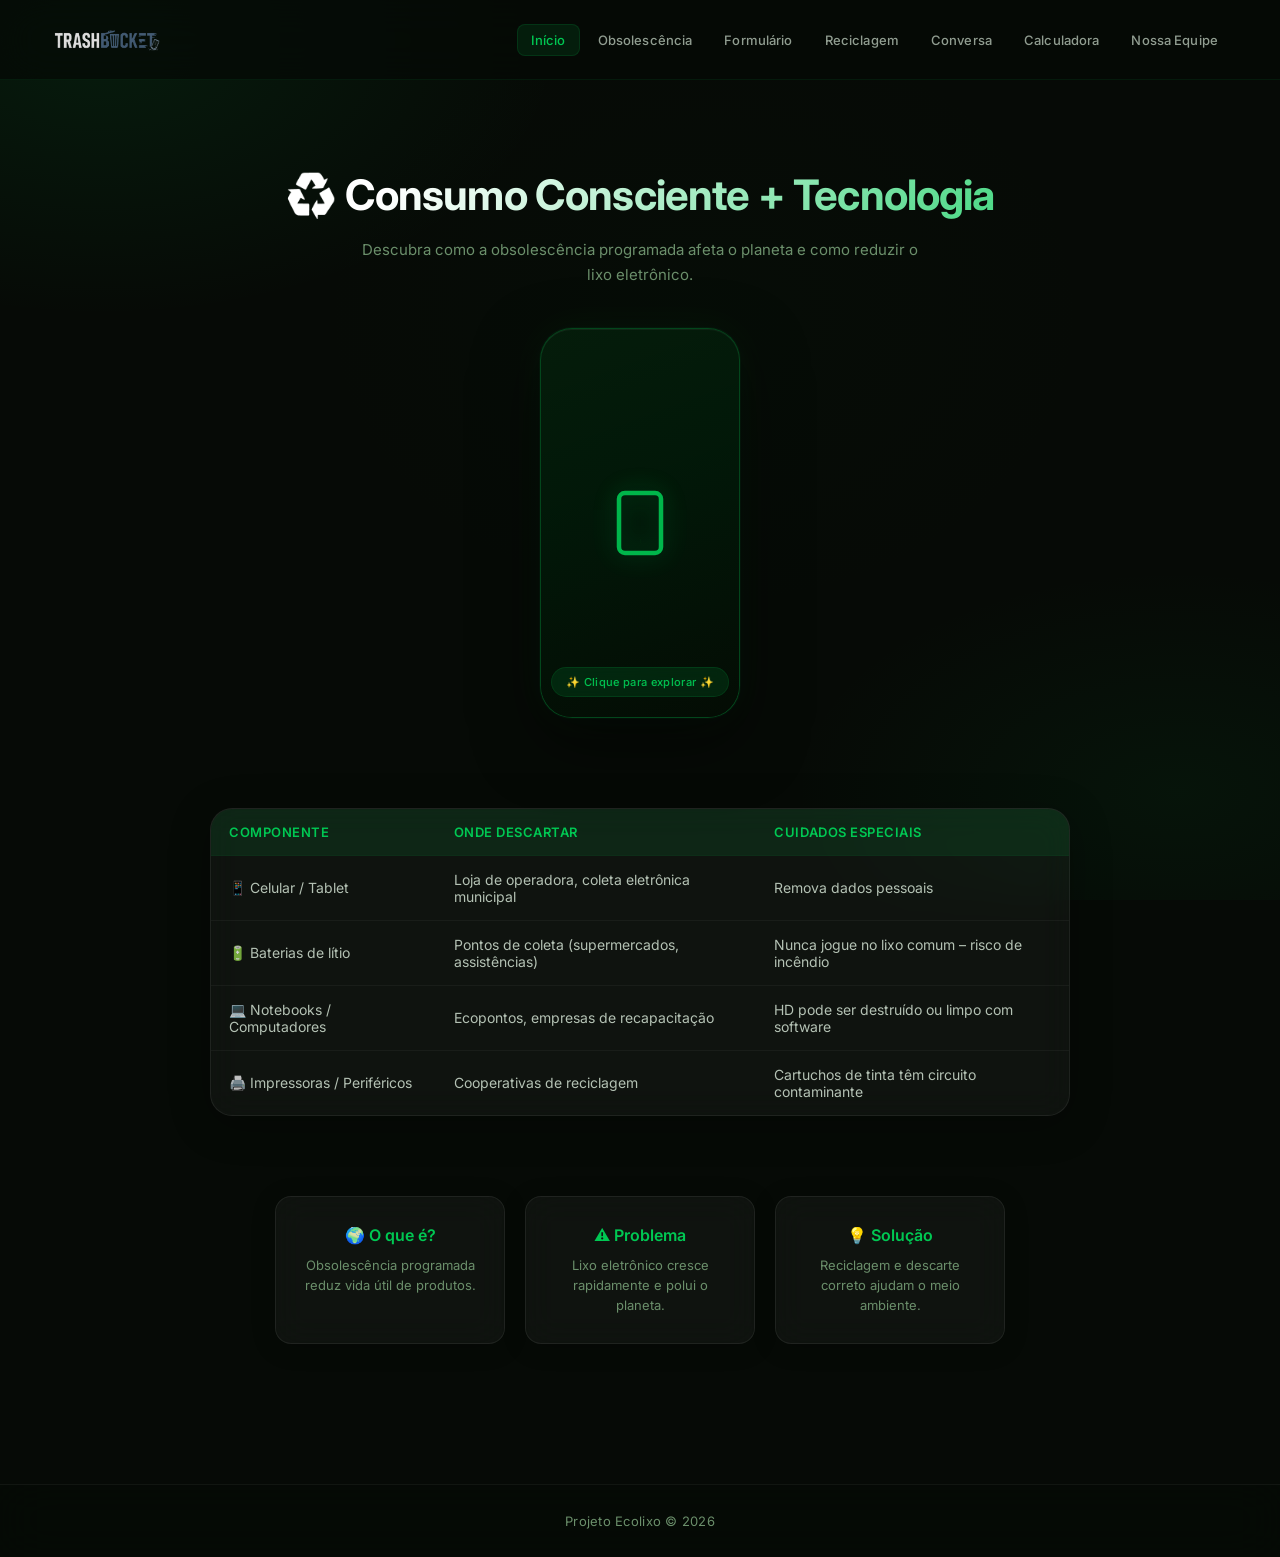
==== commit d8a49674: "fix: celular hero visivel e botoes do modal organizados" ====
--- a/index.html
+++ b/index.html
@@ -113,7 +113,6 @@
 </footer>
 
 <script>
-// HAMBURGER MENU
 document.getElementById('menuToggle').addEventListener('click', () => {
   document.getElementById('mainNav').classList.toggle('aberto');
 });
@@ -123,43 +122,43 @@
 // ============================================
 
 const componentesCelular = [
-  { 
+  {
+    id: "camera",
+    nome: "📸 Câmera",
+    icone: "camera",
+    imagem: "images/descarte-camera.jpeg",
+    info: "Câmera principal 48MP com estabilização óptica. Componentes ópticos e sensores podem ser reaproveitados em novos dispositivos.",
+    top: "14%",
+    left: "50%"
+  },
+
+  {
+    id: "processador",
+    nome: "⚙️ Processador",
+    icone: "cpu",
+    imagem: "images/descarte-processador.jpeg",
+    info: "CPU Octa-core 2.8GHz. Centro de processamento do dispositivo. Contém ouro, prata e cobre que podem ser recuperados na reciclagem.",
+    top: "43%",
+    left: "30%"
+  },
+
+  {
     id: "bateria",
     nome: "🔋 Bateria",
     icone: "battery",
     imagem: "images/descarte-bateria.jpeg",
     info: "Bateria de íon-lítio de 4000mAh. Vida útil média de 2-3 anos. ⚠️ NUNCA descarte no lixo comum! Leve a pontos de coleta especializados.",
-    top: "70%",
-    left: "50%"
+    top: "43%",
+    left: "70%"
   },
 
-  { 
-    id: "processador",
-    nome: "⚙️ Processador",
-    icone: "cpu",
-    imagem: "images/descarte-processador.jpeg",
-    info: "CPU Octa-core 2.8GHz. Centro de processamento do dispositivo. Contém ouro, prata e cobre que podem ser recuperados na reciclagem.",
-    top: "40%",
-    left: "50%"
-  },
-
-  { 
-    id: "camera",
-    nome: "📸 Câmera",
-    icone: "camera",
-    imagem: "images/descarte-camera.jpeg",
-    info: "Câmera principal 48MP com estabilização óptica. Componentes ópticos e sensores podem ser reaproveitados em novos dispositivos.",
-    top: "15%",
-    left: "50%"
-  },
-
-  { 
+  {
     id: "altofalante",
     nome: "🔊 Alto-falante",
     icone: "speaker",
     imagem: "images/descarte-alto-falante.jpeg",
     info: "Alto-falante estéreo com certificação Hi-Res Audio. Contém ímãs de terras raras que são recicláveis.",
-    top: "85%",
+    top: "84%",
     left: "50%"
   }
 ];
@@ -205,7 +204,13 @@
         <button class="fechar-modal" id="fecharModalBtn">✕</button>
       </div>
       <div class="modal-celular-body">
-        <div id="silhuetaModal" class="celular-modal-silhueta"></div>
+        <div id="silhuetaModal" class="celular-modal-silhueta">
+          <div class="sil-tela"></div>
+          <div class="sil-botao-home"></div>
+          <div class="sil-linha sil-linha-h" style="top:28%"></div>
+          <div class="sil-linha sil-linha-h" style="top:72%"></div>
+          <div class="sil-linha sil-linha-v" style="left:50%"></div>
+        </div>
         <div id="painelInfoModal" class="painel-info-modal">
           <div class="info-placeholder">
             📱 Clique nos componentes do celular para ver informações detalhadas
--- a/css/glass.css
+++ b/css/glass.css
@@ -1,8 +1,3 @@
-/* ============================================
-   GLASS.CSS — Shared Glassmorphism Base
-   TRASHBUCKET
-   ============================================ */
-
 @import url('https://fonts.googleapis.com/css2?family=Inter:ital,opsz,wght@0,14..32,300;0,14..32,400;0,14..32,500;0,14..32,600;0,14..32,700&display=swap');
 
 /* TOKENS */
--- a/css/estilo.css
+++ b/css/estilo.css
@@ -1,8 +1,3 @@
-/* ============================================
-   ESTILO.CSS — index.html específico
-   Glassmorphism | TRASHBUCKET
-   ============================================ */
-
 /* HERO */
 .hero {
   text-align: center;
@@ -51,24 +46,29 @@
   position: relative;
   width: 200px;
   height: 390px;
-  background: var(--glass);
+  background: rgba(6, 16, 6, 0.96);
   backdrop-filter: var(--blur);
   -webkit-backdrop-filter: var(--blur);
   border-radius: 32px;
-  border: 1px solid var(--glass-border);
+  border: 1.5px solid rgba(0, 200, 83, 0.3);
   overflow: hidden;
-  box-shadow: 0 20px 60px rgba(0,0,0,0.4), inset 0 1px 0 rgba(255,255,255,0.08);
+  box-shadow:
+    0 24px 64px rgba(0,0,0,0.55),
+    0 0 0 1px rgba(0,200,83,0.06),
+    0 0 40px rgba(0,200,83,0.07),
+    inset 0 1px 0 rgba(255,255,255,0.06);
 }
 
 .celular-inner {
   width: 100%;
   height: 100%;
-  background: linear-gradient(145deg, rgba(0,200,83,0.08), rgba(0,40,15,0.15));
+  background: linear-gradient(160deg, rgba(0,200,83,0.07) 0%, rgba(0,28,10,0.7) 40%, rgba(4,12,4,0.95) 100%);
   border-radius: 28px;
   display: flex;
   flex-direction: column;
   align-items: center;
   justify-content: center;
+  position: relative;
 }
 
 .celular-inner svg {
@@ -82,6 +82,9 @@
 .celular-inner p {
   position: absolute;
   bottom: 20px;
+  left: 50%;
+  transform: translateX(-50%);
+  white-space: nowrap;
   background: rgba(0, 200, 83, 0.12);
   backdrop-filter: blur(8px);
   border: 1px solid var(--verde-border);
@@ -159,6 +162,8 @@
   cursor: pointer;
   transition: all 0.25s ease;
   box-shadow: 0 4px 24px rgba(0,0,0,0.2);
+  display: flex;
+  flex-direction: column;
 }
 
 .card:hover {
@@ -296,6 +301,51 @@
   stroke: var(--verde);
 }
 
+/* Decorações internas da silhueta */
+.sil-tela {
+  position: absolute;
+  top: 8%;
+  left: 10%;
+  right: 10%;
+  height: 22%;
+  background: rgba(0,200,83,0.04);
+  border: 1px solid rgba(0,200,83,0.1);
+  border-radius: 10px;
+  pointer-events: none;
+}
+
+.sil-botao-home {
+  position: absolute;
+  bottom: 4%;
+  left: 50%;
+  transform: translateX(-50%);
+  width: 32px;
+  height: 32px;
+  border-radius: 50%;
+  border: 1px solid rgba(0,200,83,0.12);
+  background: rgba(0,200,83,0.04);
+  pointer-events: none;
+}
+
+.sil-linha {
+  position: absolute;
+  background: rgba(0,200,83,0.07);
+  pointer-events: none;
+}
+
+.sil-linha-h {
+  left: 8%;
+  right: 8%;
+  height: 1px;
+}
+
+.sil-linha-v {
+  top: 28%;
+  bottom: 12%;
+  width: 1px;
+  transform: translateX(-50%);
+}
+
 .painel-info-modal {
   flex: 1;
   background: rgba(255,255,255,0.02);
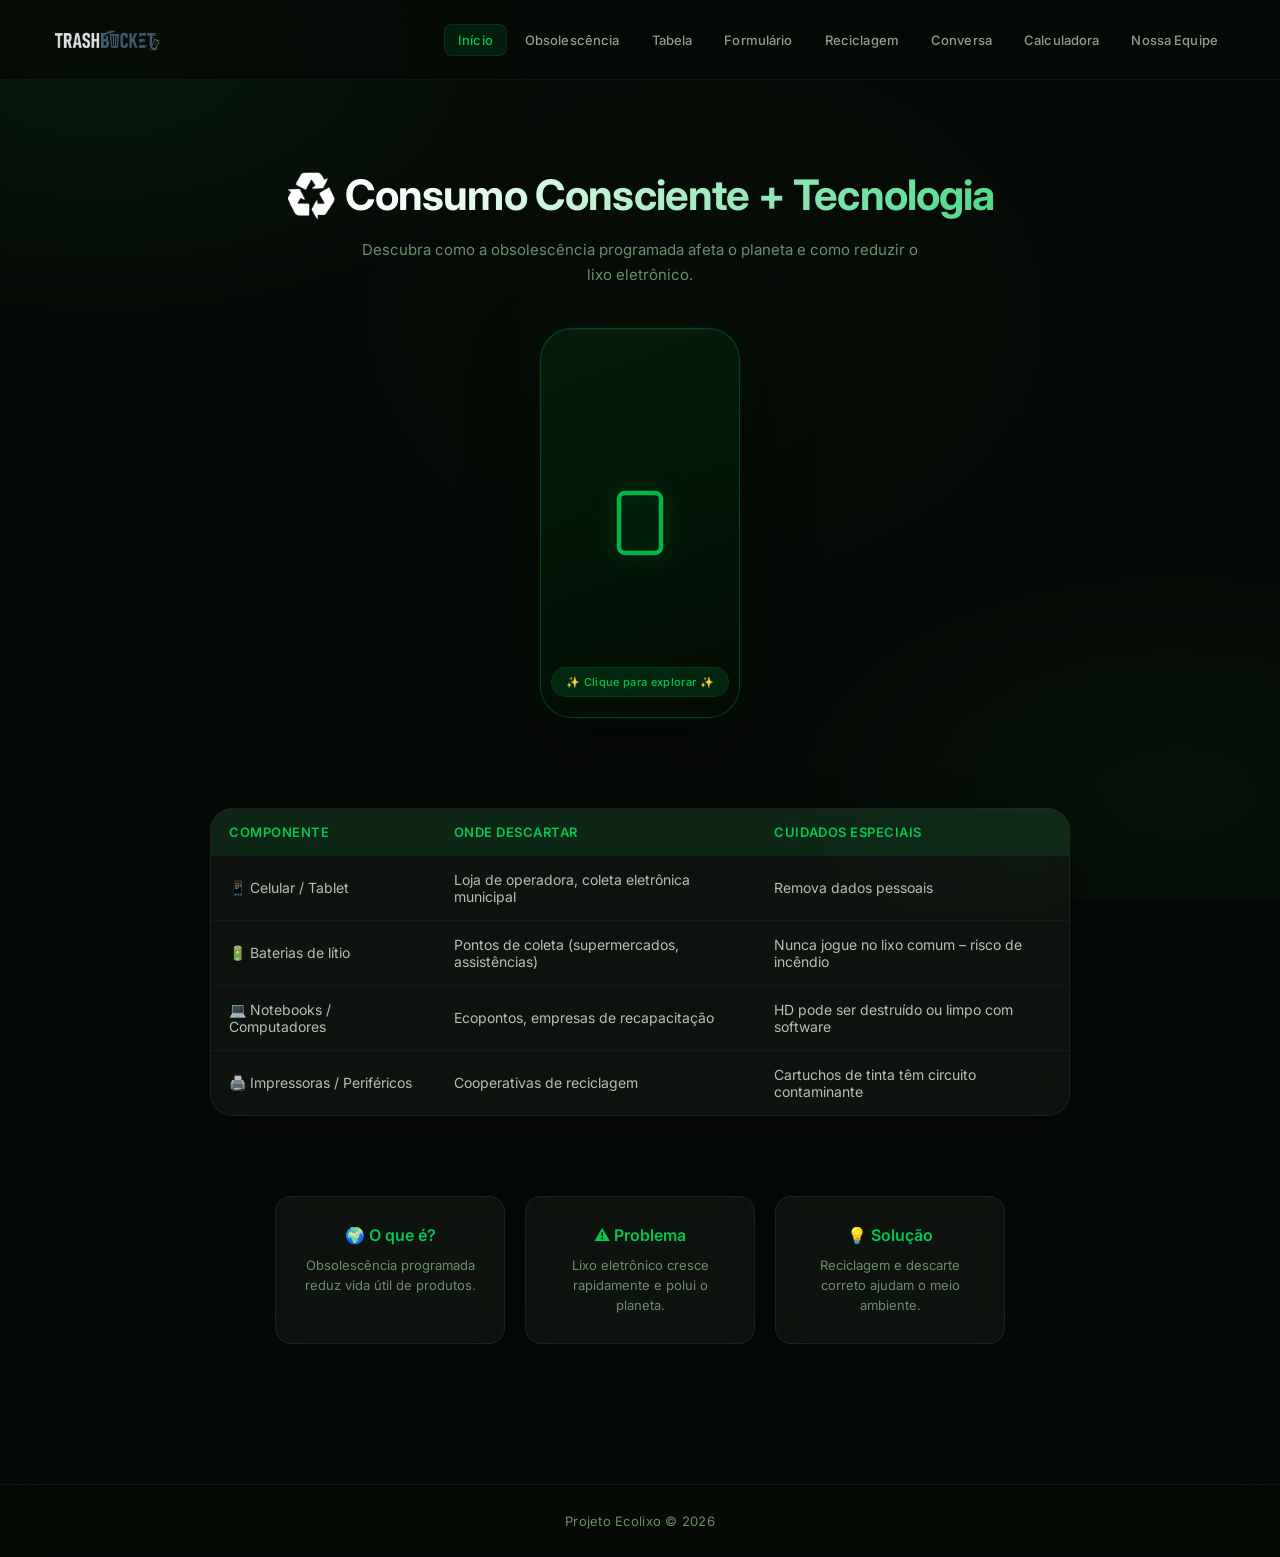
==== commit 4f47a737: "feat: pagina de tabela de descarte, formulario via GET, fatos com fetch e leiame.txt atualizado" ====
--- a/index.html
+++ b/index.html
@@ -23,6 +23,7 @@
   <nav id="mainNav">
     <a href="index.html" class="ativo">Início</a>
     <a href="pages/obsolescencia.html">Obsolescência</a>
+    <a href="pages/tabela.html">Tabela</a>
     <a href="pages/formulario.html">Formulário</a>
     <a href="pages/reciclagem.html">Reciclagem</a>
     <a href="pages/ldpage.html">Conversa</a>
--- a/css/estilo.css
+++ b/css/estilo.css
@@ -87,6 +87,7 @@
   white-space: nowrap;
   background: rgba(0, 200, 83, 0.12);
   backdrop-filter: blur(8px);
+  -webkit-backdrop-filter: blur(8px);
   border: 1px solid var(--verde-border);
   padding: 5px 14px;
   border-radius: 20px;
@@ -262,6 +263,7 @@
   height: 460px;
   background: linear-gradient(145deg, rgba(30,40,30,0.8), rgba(18,24,18,0.9));
   backdrop-filter: blur(8px);
+  -webkit-backdrop-filter: blur(8px);
   border-radius: 36px;
   border: 1px solid rgba(0,200,83,0.12);
   box-shadow: inset 0 0 0 1px rgba(255,255,255,0.04), 0 8px 32px rgba(0,0,0,0.4);
@@ -275,6 +277,7 @@
   transform: translate(-50%, -50%);
   background: rgba(20, 30, 20, 0.9);
   backdrop-filter: blur(8px);
+  -webkit-backdrop-filter: blur(8px);
   border-radius: 50%;
   padding: 10px;
   border: 1px solid var(--verde-border);
@@ -350,6 +353,7 @@
   flex: 1;
   background: rgba(255,255,255,0.02);
   backdrop-filter: blur(8px);
+  -webkit-backdrop-filter: blur(8px);
   border-radius: var(--radius);
   padding: 20px;
   border: 1px solid rgba(255,255,255,0.05);
